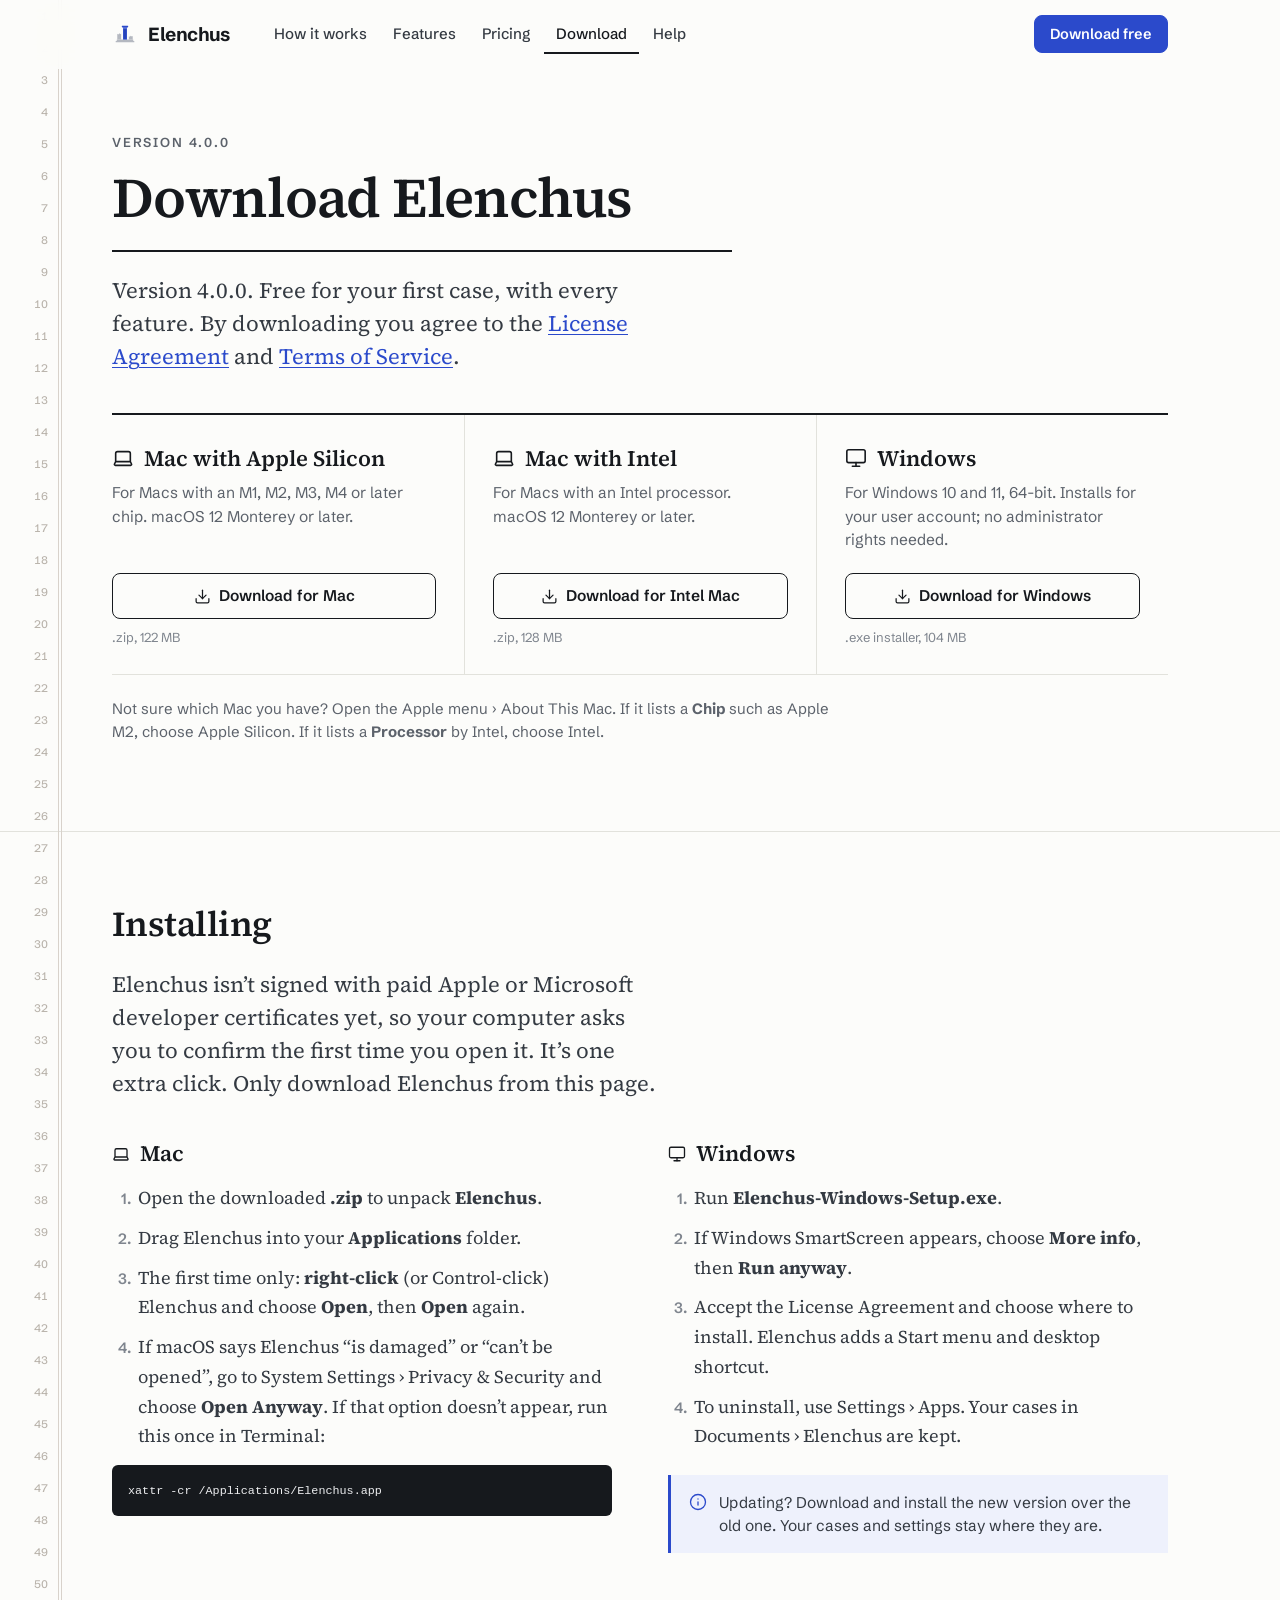
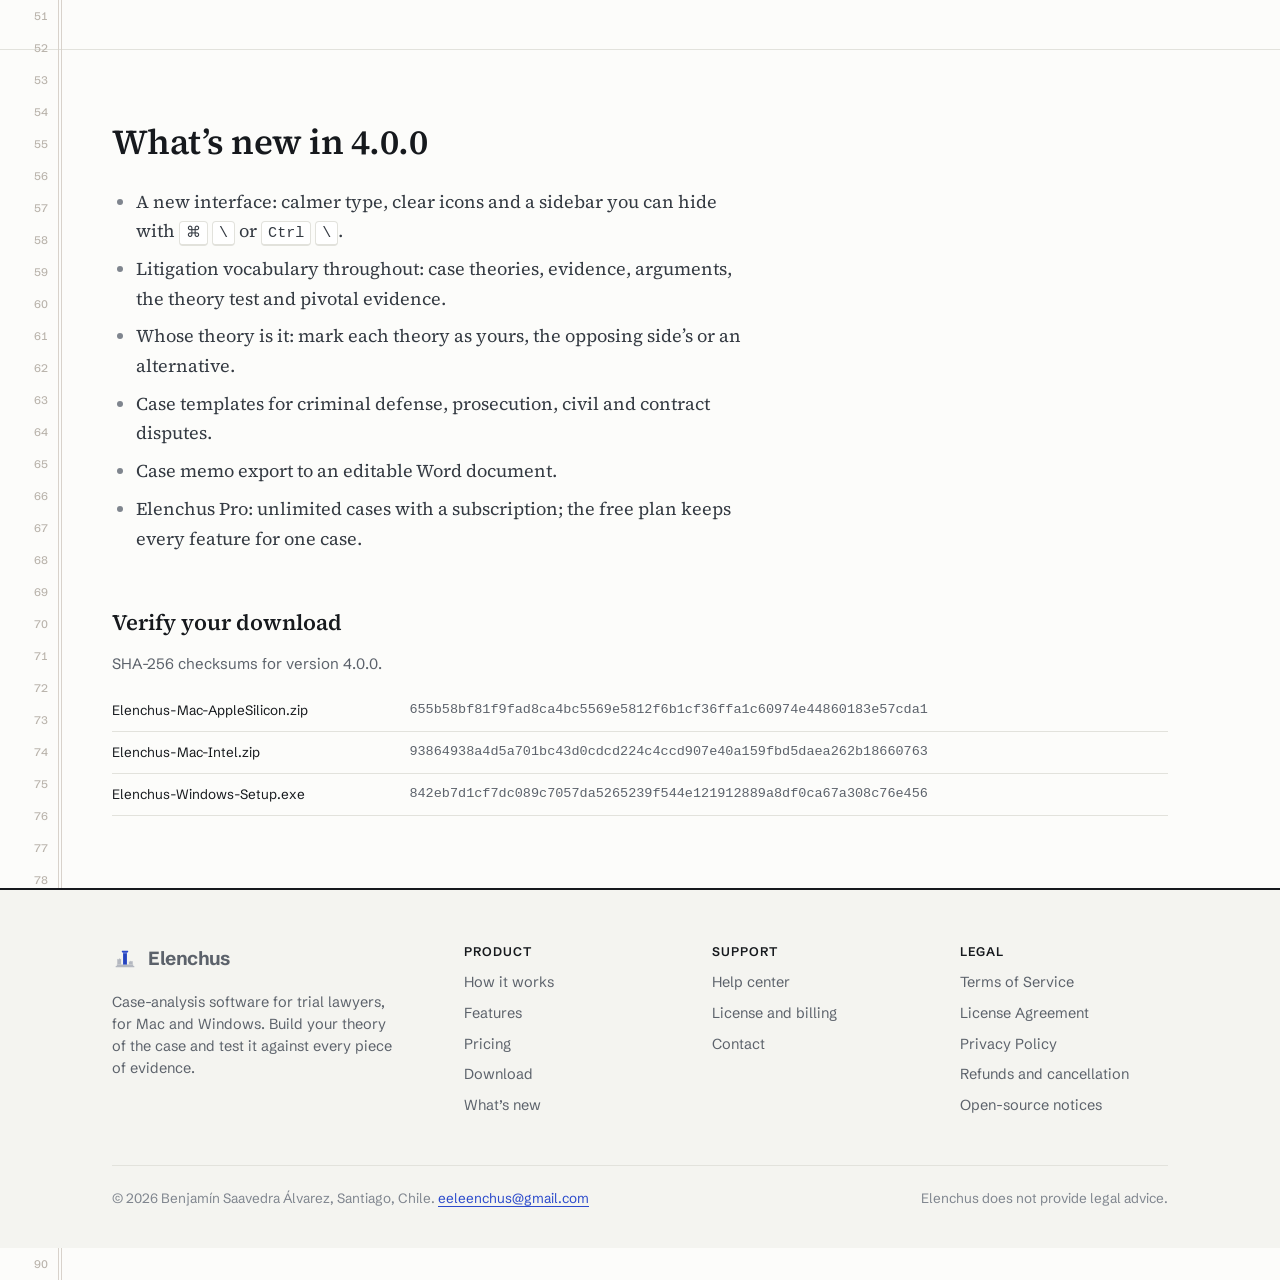
==== download.html @ 16964c85 "Add files via upload" ====
<!doctype html>
<html lang="en">
<head>
<meta charset="utf-8">
<meta name="viewport" content="width=device-width, initial-scale=1">
<title>Download Elenchus for Mac and Windows</title>
<meta name="description" content="Download Elenchus 4.0.0 for Mac (Apple Silicon or Intel) or Windows. Free for your first case.">
<link rel="canonical" href="https://eeleenchus.github.io/download.html">
<meta property="og:type" content="website">
<meta property="og:site_name" content="Elenchus">
<meta property="og:title" content="Download Elenchus for Mac and Windows">
<meta property="og:description" content="Download Elenchus 4.0.0 for Mac (Apple Silicon or Intel) or Windows. Free for your first case.">
<meta property="og:url" content="https://eeleenchus.github.io/download.html">
<meta property="og:image" content="https://eeleenchus.github.io/img/og.png">
<meta name="twitter:card" content="summary_large_image">
<meta name="theme-color" content="#FCFCFA">
<link rel="icon" type="image/png" sizes="32x32" href="img/favicon-32.png">
<link rel="apple-touch-icon" href="img/apple-touch-icon.png">
<link rel="preload" href="fonts/source-serif-4-latin-600-normal.woff2" as="font" type="font/woff2" crossorigin>
<link rel="preload" href="fonts/source-serif-4-latin-400-normal.woff2" as="font" type="font/woff2" crossorigin>
<link rel="stylesheet" href="assets/site.css?v=1793652446">
<script src="assets/site.js?v=1793652446" defer></script>
</head>
<body>
<div class="rail" aria-hidden="true"></div>
<a class="skip" href="#main">Skip to content</a>
<header class="top">
  <div class="wrap">
    <a class="logo" href="./" aria-label="Elenchus home"><img src="img/mark.svg" alt="" width="26" height="26">Elenchus</a>
    <nav class="nav" id="nav" aria-label="Main">
      <a href="./#method" >How it works</a>
      <a href="./#record" >Features</a>
      <a href="pricing.html" >Pricing</a>
      <a href="download.html" aria-current="page">Download</a>
      <a href="help.html" >Help</a>
    </nav>
    <div class="top-cta">
      <a class="btn btn-primary btn-sm" href="download.html">Download free</a>
    </div>
    <button class="menu-btn" aria-label="Menu" aria-expanded="false" aria-controls="nav"><svg class="i" aria-hidden="true" xmlns="http://www.w3.org/2000/svg" viewBox="0 0 24 24" fill="none" stroke="currentColor" stroke-width="2" stroke-linecap="round" stroke-linejoin="round" > <line x1="4" x2="20" y1="12" y2="12" /> <line x1="4" x2="20" y1="6" y2="6" /> <line x1="4" x2="20" y1="18" y2="18" /> </svg></button>
  </div>
</header>
<main id="main">
<div class="wrap"><header class="doc-head"><p class="court">Version 4.0.0</p><h1 class="doc-title">Download Elenchus</h1><p class="lede">Version 4.0.0. Free for your first case, with every feature. By downloading you agree to the <a href="eula.html">License Agreement</a> and <a href="terms.html">Terms of Service</a>.</p></header></div>
<section style="padding:0 0 72px">
  <div class="wrap">
    <div class="dl-grid">
      <div class="dl" data-os="mac-arm">
        <div class="os"><svg class="i" aria-hidden="true" xmlns="http://www.w3.org/2000/svg" viewBox="0 0 24 24" fill="none" stroke="currentColor" stroke-width="2" stroke-linecap="round" stroke-linejoin="round" > <path d="M20 16V7a2 2 0 0 0-2-2H6a2 2 0 0 0-2 2v9m16 0H4m16 0 1.28 2.55a1 1 0 0 1-.9 1.45H3.62a1 1 0 0 1-.9-1.45L4 16" /> </svg>Mac with Apple Silicon</div>
        <p>For Macs with an M1, M2, M3, M4 or later chip. macOS 12 Monterey or later.</p>
        <a class="btn" href="https://github.com/eeleenchus/eeleenchus.github.io/releases/latest/download/Elenchus-Mac-AppleSilicon.zip"><svg class="i" aria-hidden="true" xmlns="http://www.w3.org/2000/svg" viewBox="0 0 24 24" fill="none" stroke="currentColor" stroke-width="2" stroke-linecap="round" stroke-linejoin="round" > <path d="M21 15v4a2 2 0 0 1-2 2H5a2 2 0 0 1-2-2v-4" /> <polyline points="7 10 12 15 17 10" /> <line x1="12" x2="12" y1="15" y2="3" /> </svg>Download for Mac</a>
        <div class="meta">.zip, 122 MB</div>
      </div>
      <div class="dl" data-os="mac-intel">
        <div class="os"><svg class="i" aria-hidden="true" xmlns="http://www.w3.org/2000/svg" viewBox="0 0 24 24" fill="none" stroke="currentColor" stroke-width="2" stroke-linecap="round" stroke-linejoin="round" > <path d="M20 16V7a2 2 0 0 0-2-2H6a2 2 0 0 0-2 2v9m16 0H4m16 0 1.28 2.55a1 1 0 0 1-.9 1.45H3.62a1 1 0 0 1-.9-1.45L4 16" /> </svg>Mac with Intel</div>
        <p>For Macs with an Intel processor. macOS 12 Monterey or later.</p>
        <a class="btn" href="https://github.com/eeleenchus/eeleenchus.github.io/releases/latest/download/Elenchus-Mac-Intel.zip"><svg class="i" aria-hidden="true" xmlns="http://www.w3.org/2000/svg" viewBox="0 0 24 24" fill="none" stroke="currentColor" stroke-width="2" stroke-linecap="round" stroke-linejoin="round" > <path d="M21 15v4a2 2 0 0 1-2 2H5a2 2 0 0 1-2-2v-4" /> <polyline points="7 10 12 15 17 10" /> <line x1="12" x2="12" y1="15" y2="3" /> </svg>Download for Intel Mac</a>
        <div class="meta">.zip, 128 MB</div>
      </div>
      <div class="dl" data-os="win">
        <div class="os"><svg class="i" aria-hidden="true" xmlns="http://www.w3.org/2000/svg" viewBox="0 0 24 24" fill="none" stroke="currentColor" stroke-width="2" stroke-linecap="round" stroke-linejoin="round" > <rect width="20" height="14" x="2" y="3" rx="2" /> <line x1="8" x2="16" y1="21" y2="21" /> <line x1="12" x2="12" y1="17" y2="21" /> </svg>Windows</div>
        <p>For Windows 10 and 11, 64-bit. Installs for your user account; no administrator rights needed.</p>
        <a class="btn" href="https://github.com/eeleenchus/eeleenchus.github.io/releases/latest/download/Elenchus-Windows-Setup.exe"><svg class="i" aria-hidden="true" xmlns="http://www.w3.org/2000/svg" viewBox="0 0 24 24" fill="none" stroke="currentColor" stroke-width="2" stroke-linecap="round" stroke-linejoin="round" > <path d="M21 15v4a2 2 0 0 1-2 2H5a2 2 0 0 1-2-2v-4" /> <polyline points="7 10 12 15 17 10" /> <line x1="12" x2="12" y1="15" y2="3" /> </svg>Download for Windows</a>
        <div class="meta">.exe installer, 104 MB</div>
      </div>
    </div>
    <p class="small muted" style="margin-top:22px;max-width:46rem">Not sure which Mac you have? Open the Apple menu › About This Mac. If it lists a <b>Chip</b> such as Apple M2, choose Apple Silicon. If it lists a <b>Processor</b> by Intel, choose Intel.</p>
  </div>
</section>

<section class="section" id="install">
  <div class="wrap">
    <h2 class="section-title">Installing</h2>
      <p class="lede" style="margin:0 0 40px">Elenchus isn’t signed with paid Apple or Microsoft developer certificates yet, so your computer asks you to confirm the first time you open it. It’s one extra click. Only download Elenchus from this page.</p>
    <div class="install">
      <div>
        <h3 class="h3"><svg class="i" aria-hidden="true" xmlns="http://www.w3.org/2000/svg" viewBox="0 0 24 24" fill="none" stroke="currentColor" stroke-width="2" stroke-linecap="round" stroke-linejoin="round" > <path d="M20 16V7a2 2 0 0 0-2-2H6a2 2 0 0 0-2 2v9m16 0H4m16 0 1.28 2.55a1 1 0 0 1-.9 1.45H3.62a1 1 0 0 1-.9-1.45L4 16" /> </svg>Mac</h3>
        <ol>
          <li>Open the downloaded <b>.zip</b> to unpack <b>Elenchus</b>.</li>
          <li>Drag Elenchus into your <b>Applications</b> folder.</li>
          <li>The first time only: <b>right-click</b> (or Control-click) Elenchus and choose <b>Open</b>, then <b>Open</b> again.</li>
          <li>If macOS says Elenchus “is damaged” or “can’t be opened”, go to System Settings › Privacy &amp; Security and choose <b>Open Anyway</b>. If that option doesn’t appear, run this once in Terminal:</li>
        </ol>
        <pre><code>xattr -cr /Applications/Elenchus.app</code></pre>
      </div>
      <div>
        <h3 class="h3"><svg class="i" aria-hidden="true" xmlns="http://www.w3.org/2000/svg" viewBox="0 0 24 24" fill="none" stroke="currentColor" stroke-width="2" stroke-linecap="round" stroke-linejoin="round" > <rect width="20" height="14" x="2" y="3" rx="2" /> <line x1="8" x2="16" y1="21" y2="21" /> <line x1="12" x2="12" y1="17" y2="21" /> </svg>Windows</h3>
        <ol>
          <li>Run <b>Elenchus-Windows-Setup.exe</b>.</li>
          <li>If Windows SmartScreen appears, choose <b>More info</b>, then <b>Run anyway</b>.</li>
          <li>Accept the License Agreement and choose where to install. Elenchus adds a Start menu and desktop shortcut.</li>
          <li>To uninstall, use Settings › Apps. Your cases in Documents › Elenchus are kept.</li>
        </ol>
        <div class="note"><svg class="i" aria-hidden="true" xmlns="http://www.w3.org/2000/svg" viewBox="0 0 24 24" fill="none" stroke="currentColor" stroke-width="2" stroke-linecap="round" stroke-linejoin="round" > <circle cx="12" cy="12" r="10" /> <path d="M12 16v-4" /> <path d="M12 8h.01" /> </svg><span>Updating? Download and install the new version over the old one. Your cases and settings stay where they are.</span></div>
      </div>
    </div>
  </div>
</section>

<section class="section" id="whats-new">
  <div class="wrap">
    <h2 class="section-title">What’s new in 4.0.0</h2>
    <div class="prose">
      <ul>
        <li>A new interface: calmer type, clear icons and a sidebar you can hide with <kbd>⌘</kbd> <kbd>\</kbd> or <kbd>Ctrl</kbd> <kbd>\</kbd>.</li>
        <li>Litigation vocabulary throughout: case theories, evidence, arguments, the theory test and pivotal evidence.</li>
        <li>Whose theory is it: mark each theory as yours, the opposing side’s or an alternative.</li>
        <li>Case templates for criminal defense, prosecution, civil and contract disputes.</li>
        <li>Case memo export to an editable Word document.</li>
        <li>Elenchus Pro: unlimited cases with a subscription; the free plan keeps every feature for one case.</li>
      </ul>
    </div>
    <h3 class="h3" style="margin:56px 0 8px">Verify your download</h3>
    <p class="small muted">SHA-256 checksums for version 4.0.0.</p>
    <table class="sums">
      <tr><td>Elenchus-Mac-AppleSilicon.zip</td><td>655b58bf81f9fad8ca4bc5569e5812f6b1cf36ffa1c60974e44860183e57cda1</td></tr>
      <tr><td>Elenchus-Mac-Intel.zip</td><td>93864938a4d5a701bc43d0cdcd224c4ccd907e40a159fbd5daea262b18660763</td></tr>
      <tr><td>Elenchus-Windows-Setup.exe</td><td>842eb7d1cf7dc089c7057da5265239f544e121912889a8df0ca67a308c76e456</td></tr>
    </table>
  </div>
</section>

</main>
<footer>
  <div class="wrap">
    <div class="foot">
      <div class="foot-about">
        <a class="logo" href="./"><img src="img/mark.svg" alt="" width="28" height="28">Elenchus</a>
        <p>Case-analysis software for trial lawyers, for Mac and Windows. Build your theory of the case and test it against every piece of evidence.</p>
      </div>
      <div><h4>Product</h4><ul><li><a href="./#method">How it works</a></li><li><a href="./#record">Features</a></li><li><a href="pricing.html">Pricing</a></li><li><a href="download.html">Download</a></li><li><a href="download.html#whats-new">What’s new</a></li></ul></div>
      <div><h4>Support</h4><ul><li><a href="help.html">Help center</a></li><li><a href="help.html#licensing">License and billing</a></li><li><a href="contact.html">Contact</a></li></ul></div>
      <div><h4>Legal</h4><ul><li><a href="terms.html">Terms of Service</a></li><li><a href="eula.html">License Agreement</a></li><li><a href="privacy.html">Privacy Policy</a></li><li><a href="refunds.html">Refunds and cancellation</a></li><li><a href="third-party.html">Open-source notices</a></li></ul></div>
    </div>
    <div class="foot-base">
      <span>© 2026 Benjamín Saavedra Álvarez, Santiago, Chile. <a href="mailto:eeleenchus@gmail.com">eeleenchus@gmail.com</a></span>
      <span>Elenchus does not provide legal advice.</span>
    </div>
  </div>
</footer>
</body>
</html>
---- assets/site.css ----
/* ═══════════════════════════════════════════════════════════════
   Elenchus website: "the brief".
   Design read: marketing site for trial lawyers. Precise, candid, a little dry.
   The vernacular is the court filing: a case caption, Roman-numbered parts, numbered
   paragraphs, exhibits with stickers, footnotes, a signature block, and pleading paper's
   numbered left margin. Source Serif 4 carries the argument; Schibsted Grotesk carries the
   interface (navigation, buttons, labels). One action colour (docket blue); exhibit yellow
   only on exhibit labels; red only where the record contradicts.
   ═══════════════════════════════════════════════════════════════ */
@font-face { font-family: 'Source Serif 4'; font-weight: 400; font-display: swap; src: url(../fonts/source-serif-4-latin-400-normal.woff2) format('woff2'); }
@font-face { font-family: 'Source Serif 4'; font-weight: 400; font-style: italic; font-display: swap; src: url(../fonts/source-serif-4-latin-400-italic.woff2) format('woff2'); }
@font-face { font-family: 'Source Serif 4'; font-weight: 600; font-display: swap; src: url(../fonts/source-serif-4-latin-600-normal.woff2) format('woff2'); }
@font-face { font-family: 'Source Serif 4'; font-weight: 700; font-display: swap; src: url(../fonts/source-serif-4-latin-700-normal.woff2) format('woff2'); }
@font-face { font-family: 'Schibsted Grotesk'; font-weight: 400; font-display: swap; src: url(../fonts/schibsted-grotesk-latin-400-normal.woff2) format('woff2'); }
@font-face { font-family: 'Schibsted Grotesk'; font-weight: 500; font-display: swap; src: url(../fonts/schibsted-grotesk-latin-500-normal.woff2) format('woff2'); }
@font-face { font-family: 'Schibsted Grotesk'; font-weight: 600; font-display: swap; src: url(../fonts/schibsted-grotesk-latin-600-normal.woff2) format('woff2'); }
@font-face { font-family: 'Schibsted Grotesk'; font-weight: 700; font-display: swap; src: url(../fonts/schibsted-grotesk-latin-700-normal.woff2) format('woff2'); }

:root {
  --paper: #FCFCFA; --paper-2: #F4F4F0; --paper-3: #ECECE6; --white: #FFFFFF;
  --ink: #16191D; --ink-2: #343A42; --muted: #5C626B; --faint: #7F858E;
  --rule: #E2E2DC; --rule-2: #EDEDE8; --margin: #D8D2CB;
  --brand: #2B4ACB; --brand-2: #2240B4; --brand-soft: #EEF1FC;
  --support: #2B7651; --support-bg: #E4F2EA; --contra: #B03A2E; --contra-bg: #FAE7E4;
  --exhibit: #F7DA55; --exhibit-ink: #332900; --exhibit-line: #DDBC33;
  --serif: 'Source Serif 4', 'Iowan Old Style', 'Charter', Georgia, serif;
  --sans: 'Schibsted Grotesk', -apple-system, BlinkMacSystemFont, 'Segoe UI', Roboto, Arial, sans-serif;
  --mono: ui-monospace, 'SF Mono', Menlo, Consolas, monospace;
  /* type scale, ratio 1.25 on an 18px serif base */
  --t-sm: 14px; --t-base: 18px; --t-md: 22px; --t-lg: 28px; --t-xl: 35px; --t-2xl: 44px; --t-3xl: clamp(38px, 4.7vw, 60px);
  --line: 32px;           /* the pleading-paper line */
  --w: 1120px; --measure: 40rem;
  --r: 8px;
  --shadow: 0 1px 1px rgba(22,25,29,.04), 0 8px 24px -6px rgba(22,25,29,.10), 0 28px 60px -20px rgba(22,25,29,.16);
  color-scheme: light;
}
*, *::before, *::after { box-sizing: border-box; }
html { -webkit-text-size-adjust: 100%; scroll-behavior: smooth; scroll-padding-top: 84px; }
body { margin: 0; background: var(--paper); color: var(--ink); font: 400 var(--t-base)/1.65 var(--serif); -webkit-font-smoothing: antialiased; text-rendering: optimizeLegibility; font-feature-settings: 'kern', 'liga', 'onum'; position: relative; }
img { max-width: 100%; height: auto; display: block; }
a { color: var(--brand); text-decoration-thickness: 1px; text-underline-offset: 3px; }
a:hover { color: var(--brand-2); }
:focus-visible { outline: 2px solid var(--brand); outline-offset: 3px; border-radius: 3px; }
@media (prefers-reduced-motion: reduce) { html { scroll-behavior: auto; } *, *::before, *::after { animation: none !important; transition: none !important; } }
.sr { position: absolute; width: 1px; height: 1px; overflow: hidden; clip: rect(0 0 0 0); white-space: nowrap; }
.skip { position: absolute; left: 12px; top: -60px; background: var(--ink); color: #fff; padding: 10px 14px; border-radius: 6px; z-index: 100; font-family: var(--sans); }
.skip:focus { top: 12px; color: #fff; }
svg.i { width: 18px; height: 18px; flex-shrink: 0; stroke-width: 1.75; }
.sans { font-family: var(--sans); }

/* ── pleading paper: numbered lines and the double rule ── */
.rail { position: absolute; left: 0; top: 0; width: 72px; pointer-events: none; z-index: 0; display: none; }
.rail::after { content: ''; position: absolute; top: 0; bottom: 0; right: 10px; width: 4px; border-left: 1px solid var(--margin); border-right: 1px solid var(--margin); }
.rail i { display: block; height: var(--line); text-align: right; padding-right: 24px; font: 500 11px/var(--line) var(--sans); color: #B9B3AB; font-style: normal; font-variant-numeric: tabular-nums; }
@media (min-width: 1260px) { .rail { display: block; } }

.wrap { max-width: var(--w); margin: 0 auto; padding: 0 32px; position: relative; z-index: 1; }

/* ── header ── */
.top { position: sticky; top: 0; z-index: 50; background: color-mix(in srgb, var(--paper) 88%, transparent); backdrop-filter: saturate(1.3) blur(12px); border-bottom: 1px solid transparent; transition: border-color .2s; }
.top.scrolled { border-bottom-color: var(--rule); }
.top .wrap { display: flex; align-items: center; gap: 32px; height: 68px; }
.logo { display: inline-flex; align-items: center; gap: 10px; color: var(--ink); text-decoration: none; font: 700 19px/1 var(--sans); letter-spacing: -.02em; }
.logo img { width: 26px; height: 26px; }
.nav { display: flex; gap: 2px; font-family: var(--sans); }
.nav a { color: var(--ink-2); text-decoration: none; font-size: 15px; font-weight: 500; padding: 8px 12px; border-radius: 6px; }
.nav a:hover { background: var(--paper-2); color: var(--ink); }
.nav a[aria-current="page"] { color: var(--ink); box-shadow: inset 0 -2px 0 var(--ink); border-radius: 0; }
.top-cta { margin-left: auto; }
.menu-btn { display: none; margin-left: auto; border: 0; background: transparent; padding: 8px; border-radius: 6px; color: var(--ink); cursor: pointer; }
.menu-btn .i { width: 22px; height: 22px; }

/* ── buttons ── */
.btn { display: inline-flex; align-items: center; justify-content: center; gap: 8px; height: 46px; padding: 0 20px; border-radius: var(--r); border: 1px solid var(--ink); background: transparent; color: var(--ink); font: 600 15.5px/1 var(--sans); text-decoration: none; cursor: pointer; transition: background .15s, color .15s, border-color .15s; white-space: nowrap; }
.btn:hover { background: var(--ink); color: var(--paper); }
.btn-primary { background: var(--brand); border-color: var(--brand); color: #fff; }
.btn-primary:hover { background: var(--brand-2); border-color: var(--brand-2); color: #fff; }
.btn-sm { height: 38px; padding: 0 15px; font-size: 14.5px; }
.btn .i { width: 17px; height: 17px; }
.link-arrowless { font-family: var(--sans); font-weight: 600; font-size: 15.5px; color: var(--ink); }

/* ── the case caption (hero) ── */
.filing { padding: 56px 0 0; }
.court { font: 600 13px/1.4 var(--sans); letter-spacing: .14em; text-transform: uppercase; color: var(--muted); text-align: center; margin: 0 0 28px; }
.caption { display: grid; grid-template-columns: minmax(0, 1fr) 28px minmax(0, 1fr); border-top: 2px solid var(--ink); border-bottom: 1px solid var(--ink); padding: 26px 0 24px; font-family: var(--serif); }
.parties { display: grid; align-content: center; gap: 4px; padding-right: 12px; }
.party { font-size: 19px; letter-spacing: .06em; text-transform: uppercase; font-weight: 600; line-height: 1.35; }
.role { font-style: italic; color: var(--muted); padding-left: 3.5em; font-size: 17px; }
.versus { padding-left: 1.6em; font-style: italic; color: var(--muted); margin: 6px 0; }
.paren { display: grid; align-content: center; justify-items: center; color: var(--ink-2); font-size: 19px; line-height: 1.32; user-select: none; }
.matter { display: grid; align-content: center; gap: 10px; padding-left: 28px; }
.matter .no { font: 500 14px/1 var(--sans); color: var(--muted); letter-spacing: .02em; }
.matter .title { font-size: 19px; font-weight: 600; letter-spacing: .06em; text-transform: uppercase; line-height: 1.35; }
.matter .judge { font-style: italic; color: var(--muted); font-size: 17px; }

.hero { display: grid; grid-template-columns: minmax(0, 1fr) minmax(0, 1.08fr); gap: 64px; align-items: start; padding: 64px 0 104px; }
.h1 { font: 600 var(--t-3xl)/1.02 var(--serif); letter-spacing: -.025em; margin: 0; text-wrap: balance; font-feature-settings: 'kern', 'liga', 'lnum'; }
.lede { font-size: var(--t-md); line-height: 1.5; color: var(--ink-2); margin: 26px 0 0; max-width: 34rem; text-wrap: pretty; }
.cta-row { display: flex; flex-wrap: wrap; gap: 12px; align-items: center; margin-top: 34px; }
.facts-line { display: flex; flex-wrap: wrap; gap: 6px 22px; margin-top: 22px; font: 500 14.5px/1.4 var(--sans); color: var(--muted); }
.facts-line span { display: inline-flex; align-items: center; gap: 7px; }
.facts-line .i { width: 16px; height: 16px; }

/* ── exhibits ── */
.exhibit { position: relative; margin: 0; }
.sticker { position: absolute; z-index: 2; top: -14px; left: 18px; display: inline-flex; align-items: baseline; gap: 6px; background: var(--exhibit); color: var(--exhibit-ink); box-shadow: inset 0 0 0 1px var(--exhibit-line), 0 1px 2px rgba(51,41,0,.18); padding: 6px 10px 5px; border-radius: 4px; font: 600 11.5px/1 var(--sans); letter-spacing: .08em; text-transform: uppercase; }
.sticker b { font-size: 15px; letter-spacing: 0; }
.exhibit .plate { border: 1px solid var(--rule); border-radius: 10px; overflow: hidden; background: var(--white); box-shadow: var(--shadow); }
.exhibit figcaption { margin-top: 14px; font-size: 15.5px; line-height: 1.5; color: var(--muted); max-width: 44rem; }
.exhibit figcaption b { color: var(--ink); font-weight: 600; }

/* the live theory test, Exhibit 1 */
.demo { font: 400 14px/1.35 var(--sans); background: var(--white); }
.demo table { width: 100%; border-collapse: collapse; table-layout: fixed; }
.demo th, .demo td { border-bottom: 1px solid var(--rule-2); padding: 0; }
.demo thead th { text-align: left; vertical-align: bottom; padding: 26px 10px 10px; font-weight: 600; font-size: 13px; line-height: 1.25; color: var(--ink); }
.demo thead th:first-child { padding-left: 18px; color: var(--muted); font-weight: 500; }
.demo th:first-child, .demo td:first-child { width: 41%; }
.demo .side { display: inline-block; font-size: 11px; font-weight: 600; padding: 2px 6px; border-radius: 4px; margin-bottom: 6px; }
.side-ours { background: var(--brand-soft); color: var(--brand); } .side-opp { background: var(--contra-bg); color: var(--contra); } .side-alt { background: var(--paper-3); color: var(--muted); }
.demo .lead { background: color-mix(in srgb, var(--brand-soft) 65%, #fff); }
.demo thead th.lead { box-shadow: inset 0 3px 0 var(--brand); }
.demo .item { display: flex; align-items: center; gap: 9px; padding: 9px 6px 9px 18px; font-size: 13px; line-height: 1.3; font-weight: 400; text-align: left; color: var(--ink-2); }
.ex { display: inline-grid; place-items: center; min-width: 28px; height: 19px; padding: 0 5px; border-radius: 3px; background: var(--exhibit); color: var(--exhibit-ink); box-shadow: inset 0 0 0 1px var(--exhibit-line); font: 700 11px/1 var(--sans); flex-shrink: 0; }
.mark { width: 100%; height: 46px; display: grid; place-items: center; border: 0; background: transparent; cursor: pointer; padding: 0; }
.mark span { display: inline-grid; place-items: center; min-width: 36px; height: 24px; padding: 0 7px; border-radius: 5px; font: 700 13px/1 var(--sans); letter-spacing: .04em; color: var(--faint); }
.mark:hover span { box-shadow: inset 0 0 0 1.5px var(--rule); }
.mark.bump span { animation: bump .26s ease-out; }
@keyframes bump { 45% { transform: scale(1.16); } }
.mark[data-v="2"] span { background: var(--support); color: #fff; }
.mark[data-v="1"] span { background: var(--support-bg); color: var(--support); }
.mark[data-v="-1"] span { background: var(--contra-bg); color: var(--contra); }
.mark[data-v="-2"] span { background: var(--contra); color: #fff; }
.demo tfoot td { border-bottom: 0; padding: 12px 10px 14px; vertical-align: top; }
.demo tfoot td:first-child { padding-left: 18px; font-size: 12.5px; color: var(--muted); font-weight: 600; }
.demo tfoot small { display: block; font-weight: 400; }
.score { font: 600 28px/1 var(--serif); letter-spacing: -.02em; font-feature-settings: 'lnum'; }
.meter { margin-top: 8px; height: 4px; border-radius: 2px; background: var(--rule-2); overflow: hidden; }
.meter i { display: block; height: 100%; width: 0; background: var(--contra); transition: width .35s cubic-bezier(.2,.8,.2,1); }
.lead .meter i { background: var(--brand); }
.verdict { display: flex; gap: 10px; align-items: flex-start; padding: 13px 18px; border-top: 1px solid var(--rule); background: var(--paper); font: 400 15.5px/1.45 var(--serif); color: var(--ink-2); min-height: 52px; }
.verdict .i { color: var(--brand); margin-top: 3px; }
.verdict b { color: var(--ink); font-weight: 600; }
.demo-note { margin: 14px 0 0; font: 500 13.5px/1.4 var(--sans); color: var(--faint); display: flex; gap: 7px; align-items: center; }
.demo-note .i { width: 15px; height: 15px; }

/* ── parts of the brief ── */
.part { padding: 96px 0; border-top: 1px solid var(--rule); }
.part-head { display: grid; grid-template-columns: 88px minmax(0, 1fr); gap: 0 24px; margin-bottom: 48px; }
.numeral { font: 600 var(--t-xl)/1.1 var(--serif); color: var(--faint); font-feature-settings: 'lnum'; }
.h2 { font: 600 var(--t-2xl)/1.1 var(--serif); letter-spacing: -.02em; margin: 0; text-wrap: balance; max-width: 22ch; }
.part-head p { grid-column: 2; margin: 18px 0 0; color: var(--ink-2); font-size: var(--t-md); line-height: 1.5; max-width: var(--measure); }
.body { margin-left: 112px; max-width: var(--measure); }
.body p { margin: 0 0 18px; color: var(--ink-2); }
.paras { list-style: none; margin: 0; padding: 0; counter-reset: p; }
.paras li { counter-increment: p; position: relative; padding: 0 0 26px 0; margin: 0; color: var(--ink-2); }
.paras li::before { content: counter(p) '.'; position: absolute; left: -48px; top: 1px; font: 600 15px/1.65 var(--sans); color: var(--faint); font-variant-numeric: tabular-nums; }
.paras b { color: var(--ink); font-weight: 600; }
.h3 { font: 600 var(--t-md)/1.25 var(--serif); margin: 0 0 8px; color: var(--ink); }
.fn { font: 600 11px/0 var(--sans); vertical-align: super; margin-left: 1px; }
.fn a { text-decoration: none; }
.footnotes { margin: 40px 0 0 112px; padding-top: 18px; border-top: 1px solid var(--rule); max-width: var(--measure); font: 400 14px/1.55 var(--sans); color: var(--muted); }
.footnotes ol { margin: 0; padding-left: 18px; }
.footnotes li { margin-bottom: 6px; }

/* exhibits section */
.ex-main { margin-top: 8px; }
.ex-pair { display: grid; grid-template-columns: minmax(0, 1.25fr) minmax(0, 1fr); gap: 40px; margin-top: 88px; align-items: start; }
.ex-pair .exhibit:last-child { margin-top: 120px; }
.minor { display: grid; grid-template-columns: repeat(3, minmax(0, 1fr)); gap: 0; margin: 96px 0 0 112px; border-top: 1px solid var(--ink); }
.minor div { padding: 22px 24px 4px 24px; border-left: 1px solid var(--rule); }
.minor div:nth-child(3n+1) { padding-left: 0; border-left: 0; }
.minor div:nth-child(n+4) { border-top: 1px solid var(--rule-2); }
.minor .i { color: var(--ink-2); width: 20px; height: 20px; }
.minor h3 { font: 600 17px/1.3 var(--sans); margin: 12px 0 6px; letter-spacing: -.01em; }
.minor p { margin: 0 0 18px; font: 400 15px/1.5 var(--sans); color: var(--muted); }

/* the declaration (confidentiality) */
.declaration { margin-left: 112px; max-width: 46rem; background: var(--white); border: 1px solid var(--rule); border-radius: 4px; padding: 44px 52px 40px; box-shadow: var(--shadow); position: relative; }
.declaration .dtitle { text-align: center; font: 600 15px/1.4 var(--sans); letter-spacing: .14em; text-transform: uppercase; margin: 0 0 26px; }
.declaration .intro { margin: 0 0 18px; }
.declaration ol { margin: 0; padding-left: 26px; }
.declaration li { margin-bottom: 14px; color: var(--ink-2); }
.declaration li::marker { font: 600 15px var(--sans); color: var(--faint); }
.sig { margin-top: 30px; display: grid; grid-template-columns: auto 1fr; gap: 4px 18px; align-items: end; font-size: 16px; }
.sig .s { font-style: italic; border-bottom: 1px solid var(--ink); padding: 0 24px 2px 4px; font-size: 20px; }
.sig .who { grid-column: 1; color: var(--muted); font-size: 14.5px; font-family: var(--sans); }

/* fee schedule */
.fees { margin-left: 112px; }
.fee-table { width: 100%; border-collapse: collapse; font-size: 17px; }
.fee-table th, .fee-table td { text-align: left; padding: 22px 16px 22px 0; vertical-align: top; }
.fee-table tbody tr { border-bottom: 1px solid var(--rule); }
.fee-table thead th { font: 600 13px/1 var(--sans); letter-spacing: .08em; text-transform: uppercase; color: var(--muted); padding: 0 16px 12px 0; border-bottom: 2px solid var(--ink); }
.fee-table .plan { font-weight: 600; font-size: var(--t-md); white-space: nowrap; }
.fee-table .amt { font: 600 var(--t-lg)/1 var(--serif); font-feature-settings: 'lnum'; white-space: nowrap; }
.fee-table .amt small { display: block; margin-top: 8px; font: 400 14px/1.3 var(--sans); color: var(--muted); }
.fee-table td.inc { color: var(--ink-2); font-size: 16.5px; }
.fee-table td.act { text-align: right; padding-right: 0; white-space: nowrap; }
.fee-table tr.rec td { background: linear-gradient(90deg, var(--brand-soft), transparent 75%); }
.fee-table tr.rec td:first-child { box-shadow: inset 3px 0 0 var(--brand); padding-left: 16px; }
.fee-note { margin: 18px 0 0; font: 400 14px/1.55 var(--sans); color: var(--muted); max-width: 48rem; }
.tagline { display: block; width: max-content; margin-top: 8px; font: 600 11.5px/1 var(--sans); color: var(--brand); background: var(--brand-soft); padding: 4px 7px; border-radius: 4px; vertical-align: 3px; letter-spacing: .02em; }

/* questions presented */
.qp { margin-left: 112px; max-width: 46rem; border-top: 1px solid var(--rule); counter-reset: q; }
.qp details { border-bottom: 1px solid var(--rule); counter-increment: q; }
.qp summary { list-style: none; cursor: pointer; padding: 22px 44px 22px 0; font: 600 19px/1.4 var(--serif); position: relative; }
.qp summary::-webkit-details-marker { display: none; }
.qp summary::before { content: counter(q) '.'; position: absolute; left: -48px; font: 600 15px/1.9 var(--sans); color: var(--faint); }
.qp summary::after { content: '+'; position: absolute; right: 4px; top: 18px; font: 400 26px/1 var(--sans); color: var(--muted); transition: transform .2s; }
.qp details[open] summary::after { transform: rotate(45deg); }
.qp .a { padding: 0 0 24px; color: var(--ink-2); }
.qp .a p { margin: 0 0 12px; } .qp .a p:last-child { margin: 0; }

/* conclusion + signature */
.conclusion { padding: 104px 0 112px; border-top: 1px solid var(--rule); }
.conclusion .body { max-width: 44rem; }
.wherefore { font: 400 var(--t-lg)/1.4 var(--serif); color: var(--ink); margin: 0; text-wrap: pretty; }
.wherefore em { font-style: normal; font-weight: 600; letter-spacing: .06em; text-transform: uppercase; font-size: .78em; }
.signoff { margin: 48px 0 0 auto; width: max-content; max-width: 100%; font-size: 16.5px; line-height: 1.55; }
.signoff .s { display: block; font-style: italic; font-size: 22px; border-bottom: 1px solid var(--ink); padding: 0 40px 2px 2px; margin: 10px 0 8px; }
.signoff span { display: block; color: var(--muted); font-family: var(--sans); font-size: 14.5px; }

/* ── inner pages: a filing header ── */
.doc-head { padding: 64px 0 40px; }
.doc-head .court { text-align: left; margin-bottom: 18px; }
.doc-title { font: 600 clamp(36px, 4.6vw, 56px)/1.05 var(--serif); letter-spacing: -.022em; margin: 0; padding-bottom: 22px; border-bottom: 2px solid var(--ink); max-width: 20ch; }
.doc-head .lede { margin-top: 22px; }

/* pricing page */
.billing { display: inline-flex; gap: 2px; padding: 4px; border-radius: 9px; background: var(--paper-3); font-family: var(--sans); margin-bottom: 36px; }
.billing button { border: 0; background: transparent; padding: 9px 16px; border-radius: 6px; font: 600 14.5px/1 var(--sans); color: var(--muted); cursor: pointer; }
.billing button[aria-pressed="true"] { background: var(--white); color: var(--ink); box-shadow: 0 1px 2px rgba(22,25,29,.12); }
.billing em { font-style: normal; color: var(--support); margin-left: 4px; }
.plans { display: grid; grid-template-columns: repeat(2, minmax(0, 1fr)); gap: 0; border-top: 2px solid var(--ink); border-bottom: 1px solid var(--rule); }
.plan { padding: 34px 40px 36px 0; display: flex; flex-direction: column; }
.plan + .plan { padding-left: 40px; border-left: 1px solid var(--rule); }
.plan-name { font: 600 var(--t-md)/1.2 var(--serif); display: flex; align-items: center; gap: 8px; }
.price { margin: 18px 0 6px; display: flex; align-items: baseline; gap: 8px; }
.price b { font: 600 56px/1 var(--serif); letter-spacing: -.03em; font-feature-settings: 'lnum'; }
.price span { color: var(--muted); font: 400 16px var(--sans); }
.price-note { color: var(--muted); font: 400 15px/1.45 var(--sans); min-height: 22px; }
.ticks { list-style: none; padding: 0; margin: 24px 0 30px; display: grid; gap: 10px; flex: 1; }
.ticks li { display: flex; gap: 10px; align-items: flex-start; color: var(--ink-2); font-size: 17px; }
.ticks .i { color: var(--support); margin-top: 5px; width: 16px; height: 16px; }
.plan .btn { width: 100%; }
.plan-fine { margin: 12px 0 0; font: 400 13.5px/1.45 var(--sans); color: var(--faint); }
.compare { width: 100%; margin: 72px 0 0; border-collapse: collapse; font-size: 16.5px; }
.compare th, .compare td { padding: 14px 12px 14px 0; border-bottom: 1px solid var(--rule); text-align: left; }
.compare thead th { font: 600 13px/1 var(--sans); letter-spacing: .08em; text-transform: uppercase; color: var(--muted); border-bottom: 2px solid var(--ink); }
.compare td:not(:first-child), .compare th:not(:first-child) { text-align: center; width: 20%; }
.compare .i { color: var(--support); display: inline-block; vertical-align: -3px; width: 17px; height: 17px; }
.compare .no { color: var(--faint); font-family: var(--sans); font-size: 14.5px; }

/* FAQ on inner pages uses the questions-presented style */
.faq { max-width: 46rem; border-top: 1px solid var(--rule); counter-reset: q; }
.faq details { border-bottom: 1px solid var(--rule); counter-increment: q; }
.faq summary { list-style: none; cursor: pointer; padding: 20px 44px 20px 0; font: 600 18.5px/1.4 var(--serif); position: relative; }
.faq summary::-webkit-details-marker { display: none; }
.faq summary::after { content: '+'; position: absolute; right: 4px; top: 16px; font: 400 26px/1 var(--sans); color: var(--muted); transition: transform .2s; }
.faq details[open] summary::after { transform: rotate(45deg); }
.faq .a { padding: 0 0 22px; color: var(--ink-2); }
.faq .a p { margin: 0 0 10px; } .faq .a p:last-child { margin: 0; }

/* download page */
.dl-grid { display: grid; grid-template-columns: repeat(3, minmax(0, 1fr)); gap: 0; border-top: 2px solid var(--ink); border-bottom: 1px solid var(--rule); }
.dl { padding: 30px 28px 30px 0; display: flex; flex-direction: column; position: relative; }
.dl + .dl { padding-left: 28px; border-left: 1px solid var(--rule); }
.dl.rec::before { content: ''; position: absolute; left: 0; right: 0; top: -2px; height: 4px; background: var(--brand); }
.dl + .dl.rec::before { left: 0; }
.dl .rec-tag { font: 600 12px/1 var(--sans); color: var(--brand); margin-bottom: 12px; }
.dl .os { display: flex; align-items: center; gap: 10px; font: 600 var(--t-md)/1.2 var(--serif); }
.dl .os .i { width: 22px; height: 22px; }
.dl p { margin: 10px 0 22px; color: var(--muted); font: 400 15.5px/1.5 var(--sans); flex: 1; }
.dl .meta { font: 400 13px/1 var(--sans); color: var(--faint); margin-top: 12px; }
.install { display: grid; grid-template-columns: repeat(2, minmax(0, 1fr)); gap: 56px; }
.install h3 { display: flex; align-items: center; gap: 10px; }
.install ol { margin: 16px 0 0; padding-left: 22px; color: var(--ink-2); }
.install li { margin-bottom: 10px; padding-left: 4px; }
.install li::marker { font: 600 15px var(--sans); color: var(--faint); }
code, kbd { font: 500 .84em/1.4 var(--mono); background: var(--paper-3); border-radius: 4px; padding: 2px 6px; }
kbd { border: 1px solid var(--rule); border-bottom-width: 2px; background: var(--white); }
pre { background: var(--ink); color: #ECEDEF; border-radius: 6px; padding: 14px 16px; overflow-x: auto; font-size: 14px; }
pre code { background: none; padding: 0; color: inherit; }
.note { display: flex; gap: 12px; padding: 16px 18px; border-left: 3px solid var(--brand); background: var(--brand-soft); color: var(--ink-2); font: 400 15.5px/1.5 var(--sans); margin: 24px 0; }
.note .i { color: var(--brand); margin-top: 2px; }
.sums { width: 100%; border-collapse: collapse; font: 400 13.5px/1.4 var(--sans); }
.sums td { padding: 11px 12px 11px 0; border-bottom: 1px solid var(--rule); vertical-align: top; }
.sums td:last-child { font-family: var(--mono); word-break: break-all; color: var(--muted); }
.small { font: 400 15px/1.55 var(--sans); }
.muted { color: var(--muted); }
.section { padding: 72px 0; border-top: 1px solid var(--rule); }
.section-title { font: 600 var(--t-xl)/1.15 var(--serif); letter-spacing: -.015em; margin: 0 0 24px; }

/* help + legal documents */
.doc-layout { display: grid; grid-template-columns: 210px minmax(0, 1fr); gap: 72px; padding: 8px 0 112px; }
.toc { position: sticky; top: 96px; align-self: start; font: 400 14.5px/1.4 var(--sans); }
.toc b { display: block; font-size: 12.5px; letter-spacing: .08em; text-transform: uppercase; color: var(--faint); font-weight: 600; margin-bottom: 12px; }
.toc a { display: block; color: var(--muted); text-decoration: none; padding: 6px 0 6px 12px; border-left: 1px solid var(--rule); }
.toc a:hover, .toc a.on { color: var(--ink); border-left-color: var(--ink); }
.prose { max-width: var(--measure); }
.prose h1 { font: 600 clamp(34px, 4.4vw, 50px)/1.06 var(--serif); letter-spacing: -.022em; margin: 0 0 12px; }
.prose h2 { font: 600 var(--t-lg)/1.2 var(--serif); letter-spacing: -.015em; margin: 56px 0 14px; scroll-margin-top: 96px; }
.prose h3 { font: 600 19px/1.3 var(--serif); margin: 30px 0 8px; scroll-margin-top: 96px; }
.prose p, .prose li { color: var(--ink-2); }
.prose ul, .prose ol { padding-left: 24px; }
.prose li { margin-bottom: 8px; }
.prose li::marker { color: var(--faint); font-family: var(--sans); }
.prose table { width: 100%; border-collapse: collapse; font: 400 15px/1.5 var(--sans); margin: 18px 0 24px; }
.prose th, .prose td { text-align: left; padding: 11px 12px 11px 0; border-bottom: 1px solid var(--rule); vertical-align: top; }
.prose th { color: var(--muted); font-weight: 600; font-size: 12.5px; letter-spacing: .08em; text-transform: uppercase; border-bottom: 2px solid var(--ink); }
.prose td:first-child { color: var(--ink); font-weight: 500; }
.prose .meta { color: var(--muted); font: 400 15.5px/1.5 var(--sans); }
.prose strong { font-weight: 600; color: var(--ink); }
.prose hr { border: 0; border-top: 1px solid var(--rule); margin: 40px 0; }
.legal-nav { display: flex; flex-wrap: wrap; gap: 4px 18px; margin: 0 0 40px; font: 500 14.5px/1.4 var(--sans); padding-bottom: 16px; border-bottom: 1px solid var(--rule); }
.legal-nav a { color: var(--muted); text-decoration: none; padding: 4px 0; }
.legal-nav a[aria-current="page"] { color: var(--ink); box-shadow: inset 0 -2px 0 var(--ink); }
.prose pre.plain { background: var(--paper-2); color: var(--ink-2); white-space: pre-wrap; font: 400 13.5px/1.6 var(--mono); border: 1px solid var(--rule); }
.e404 { padding: 120px 0 140px; }

/* ── footer ── */
footer { border-top: 2px solid var(--ink); padding: 56px 0 40px; font: 400 14.5px/1.5 var(--sans); color: var(--muted); background: var(--paper-2); position: relative; z-index: 1; }
.foot { display: grid; grid-template-columns: 1.5fr repeat(3, 1fr); gap: 40px; }
.foot h4 { margin: 0 0 14px; font: 600 12.5px/1 var(--sans); letter-spacing: .08em; text-transform: uppercase; color: var(--ink); }
.foot ul { list-style: none; margin: 0; padding: 0; display: grid; gap: 9px; }
.foot a { color: var(--muted); text-decoration: none; }
.foot a:hover { color: var(--ink); text-decoration: underline; }
.foot-about p { margin: 14px 0 0; max-width: 32ch; }
.foot-base { margin-top: 48px; padding-top: 22px; border-top: 1px solid var(--rule); display: flex; flex-wrap: wrap; gap: 8px 24px; justify-content: space-between; font-size: 13.5px; color: var(--faint); }

/* one orchestrated entrance: the caption, then the motion, then the exhibit */
.filing .caption, .hero > div { animation: rise .7s cubic-bezier(.2,.8,.2,1) both; }
.hero > div:first-child { animation-delay: .08s; } .hero > div:last-child { animation-delay: .18s; }
@keyframes rise { from { opacity: 0; transform: translateY(10px); } }

/* ── responsive ── */
@media (max-width: 1060px) {
  .hero { grid-template-columns: 1fr; gap: 72px; }
  .ex-pair { grid-template-columns: 1fr; } .ex-pair .exhibit:last-child { margin-top: 24px; }
  .doc-layout { grid-template-columns: 1fr; gap: 0; } .toc { display: none; }
  .foot { grid-template-columns: 1fr 1fr; }
}
@media (max-width: 860px) {
  :root { --t-2xl: 34px; --t-xl: 28px; --t-md: 19px; --t-lg: 23px; }
  body { font-size: 17px; }
  .wrap { padding: 0 18px; }
  .nav, .top-cta { display: none; }
  .menu-btn { display: inline-flex; }
  .top.open .nav { display: flex; flex-direction: column; position: absolute; top: 68px; left: 0; right: 0; background: var(--paper); border-bottom: 1px solid var(--rule); padding: 8px 12px 16px; }
  .top.open .nav a { padding: 13px 10px; font-size: 17px; }
  .top.open .nav a[aria-current="page"] { box-shadow: none; font-weight: 700; }
  .filing { padding-top: 32px; }
  .caption { grid-template-columns: 1fr; padding: 20px 0; gap: 18px; }
  .paren { display: none; }
  .matter { padding-left: 0; border-top: 1px solid var(--rule); padding-top: 16px; }
  .party, .matter .title { font-size: 16px; }
  .role { padding-left: 2em; }
  .hero { padding: 40px 0 72px; gap: 56px; }
  .part { padding: 64px 0; }
  .part-head { grid-template-columns: 1fr; }
  .part-head p { grid-column: 1; }
  .numeral { font-size: 22px; margin-bottom: 8px; }
  .body, .footnotes, .minor, .declaration, .fees, .qp { margin-left: 0; }
  .paras li { padding-left: 32px; } .paras li::before { left: 0; }
  .qp summary { padding-left: 32px; } .qp summary::before { left: 0; }
  .minor { grid-template-columns: 1fr; }
  .minor div, .minor div:nth-child(n) { padding: 20px 0 4px; border-left: 0; border-top: 0; border-bottom: 1px solid var(--rule); }
  .declaration { padding: 30px 22px; }
  .fee-table thead { display: none; }
  .fee-table tr { display: grid; grid-template-columns: 1fr auto; padding: 18px 0; border-bottom: 1px solid var(--rule); }
  .fee-table td { border: 0; padding: 4px 0; }
  .fee-table td.inc { grid-column: 1 / -1; }
  .fee-table td.act { grid-column: 1 / -1; text-align: left; padding-top: 10px; }
  .fee-table tr.rec td:first-child { padding-left: 0; box-shadow: none; }
  .fee-table tr.rec { box-shadow: inset 3px 0 0 var(--brand); padding-left: 14px; background: linear-gradient(90deg, var(--brand-soft), transparent 80%); }
  .fee-table tr.rec td { background: none; }
  .plans, .dl-grid, .install { grid-template-columns: 1fr; }
  .plan, .plan + .plan, .dl, .dl + .dl { padding: 28px 0; border-left: 0; }
  .plan + .plan, .dl + .dl { border-top: 1px solid var(--rule); }
  .demo th:first-child, .demo td:first-child { width: 44%; }
  .demo .item { padding-left: 12px; font-size: 12px; } .demo thead th { font-size: 11.5px; padding: 22px 6px 8px; } .demo thead th:first-child { padding-left: 12px; }
  .mark span { min-width: 28px; padding: 0 5px; }
  .foot { grid-template-columns: 1fr; }
  .signoff { margin-left: 0; }
}
.plan-tag { font: 600 11.5px/1 var(--sans); color: var(--brand); background: var(--brand-soft); padding: 4px 7px; border-radius: 4px; letter-spacing: .02em; }
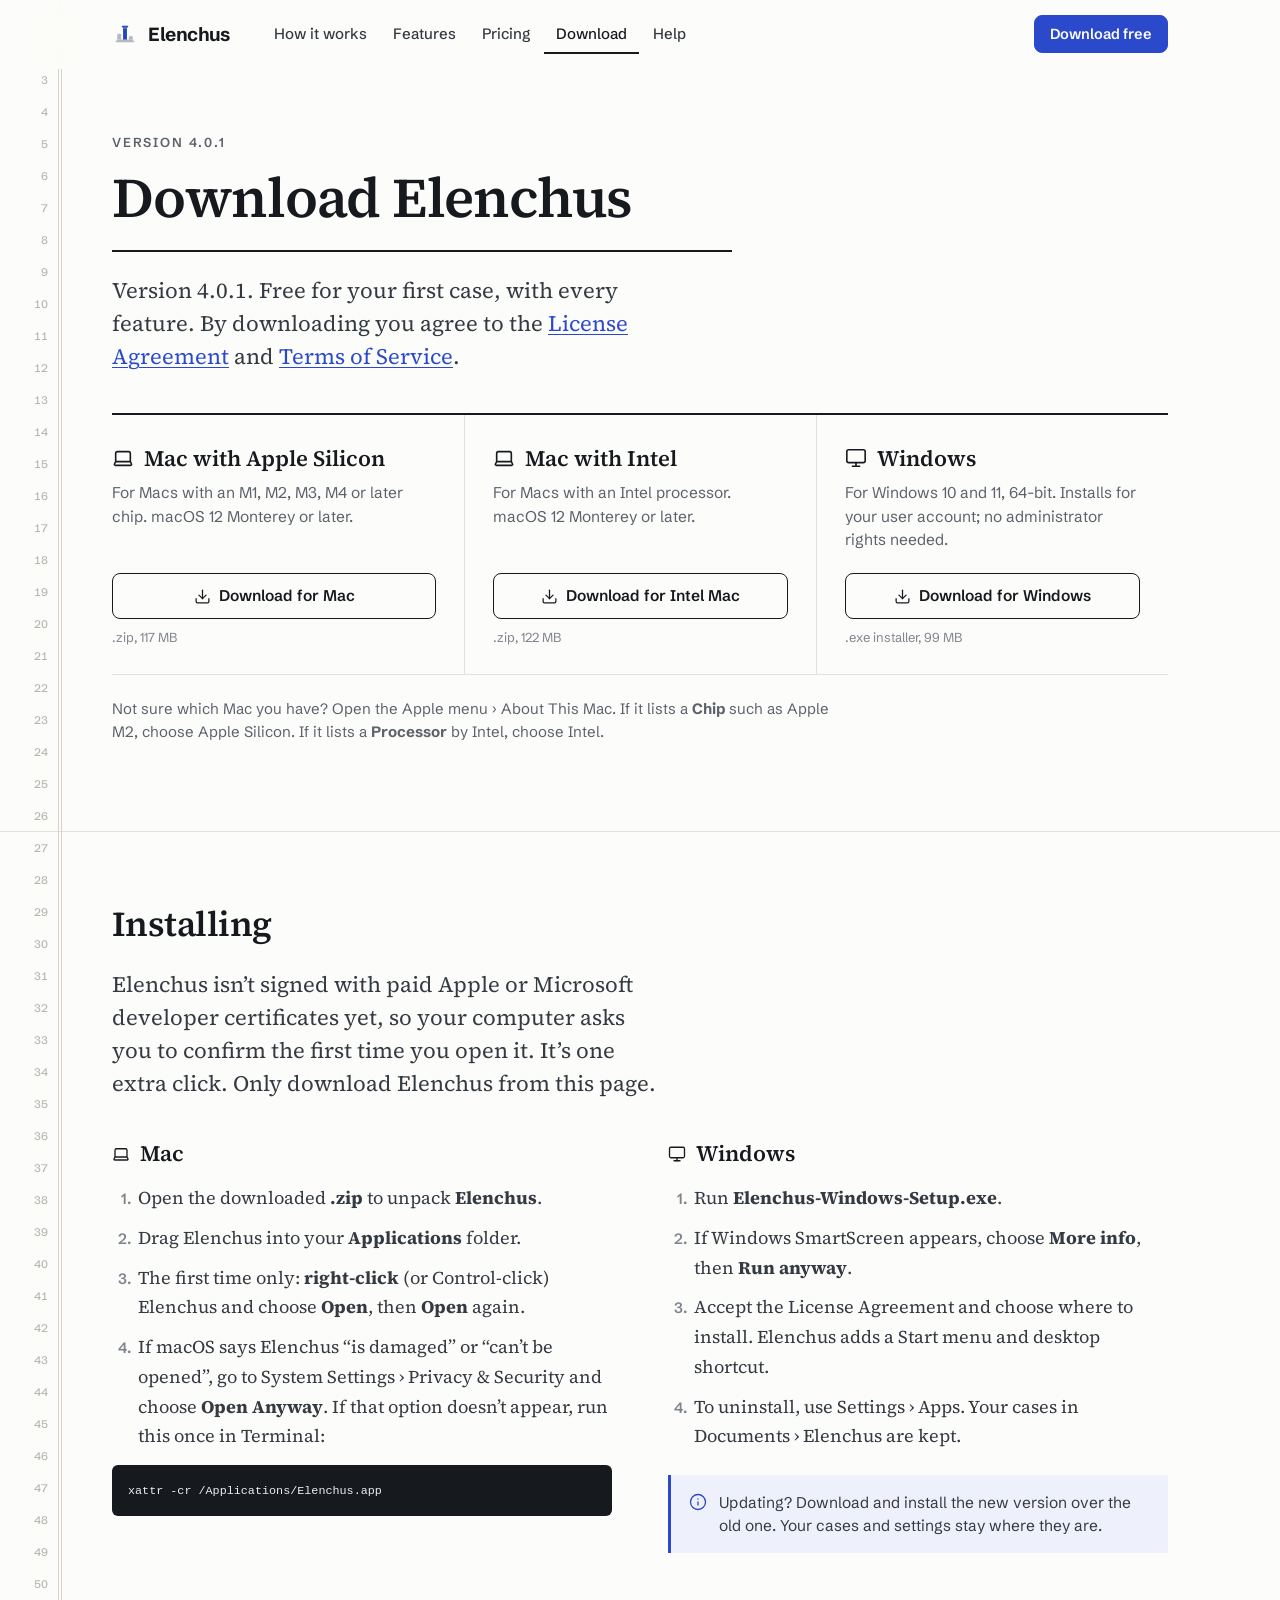
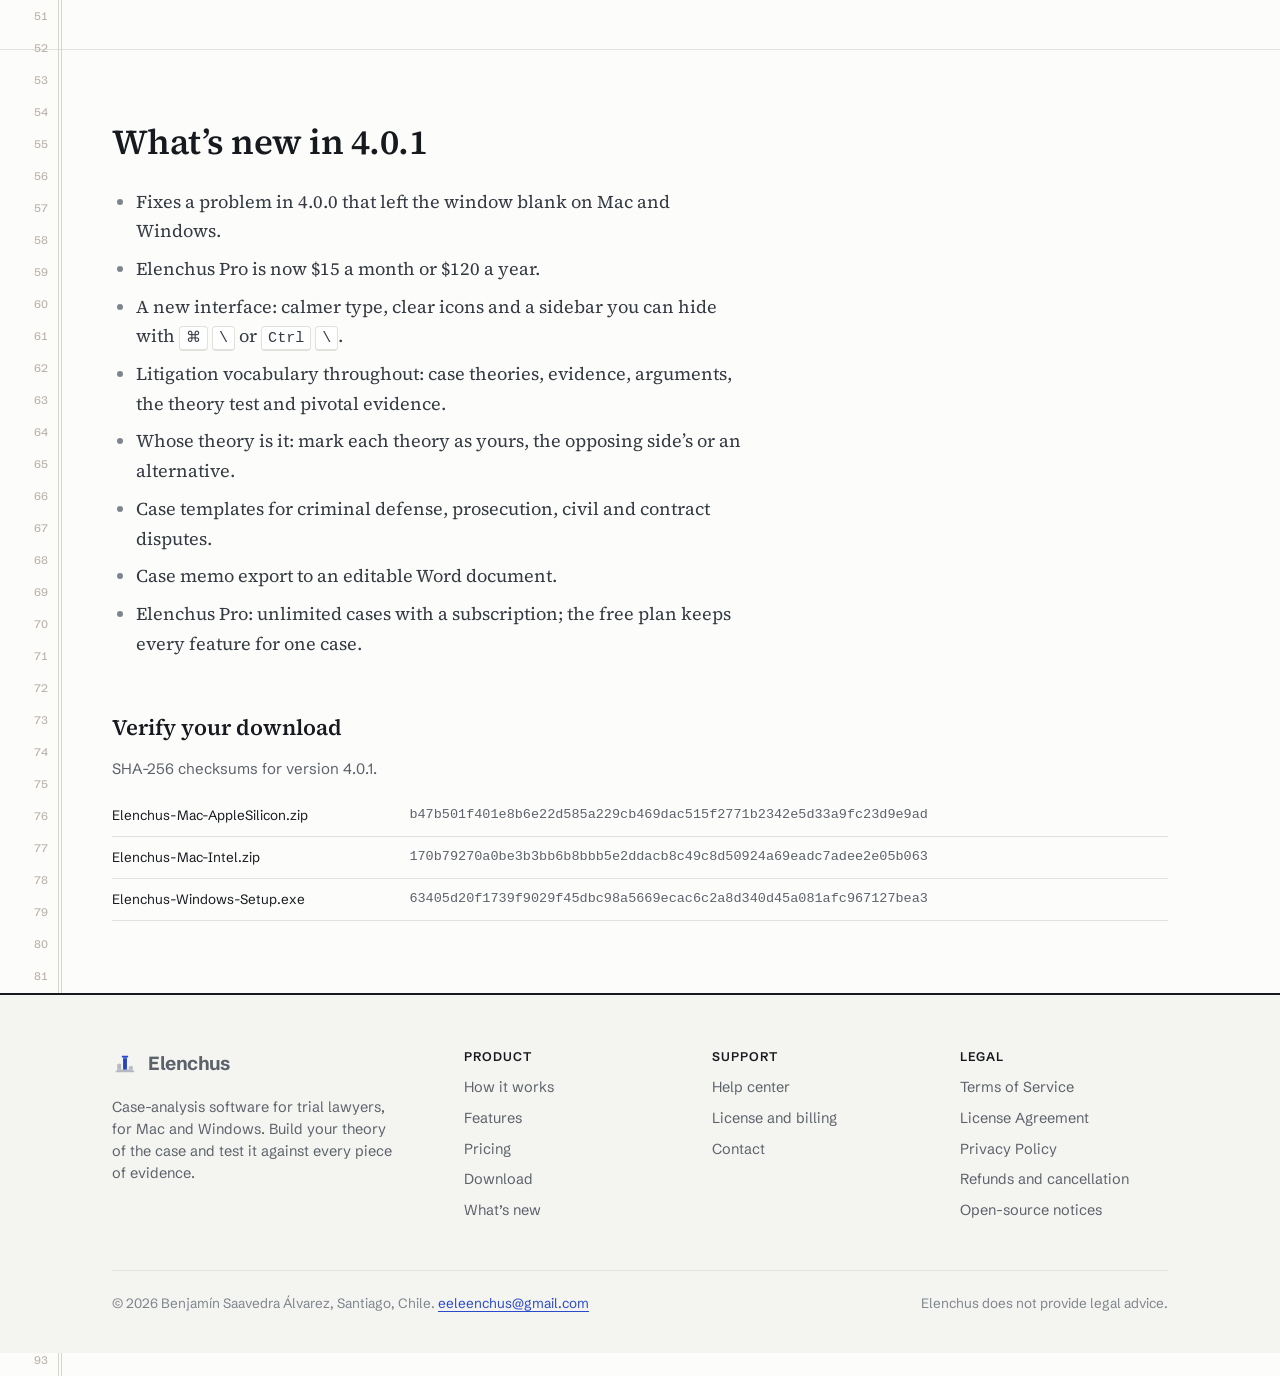
==== commit c5ccf237: "Elenchus 4.0.1: Pro at $15/month or $120/year" ====
--- a/download.html
+++ b/download.html
@@ -4,12 +4,12 @@
 <meta charset="utf-8">
 <meta name="viewport" content="width=device-width, initial-scale=1">
 <title>Download Elenchus for Mac and Windows</title>
-<meta name="description" content="Download Elenchus 4.0.0 for Mac (Apple Silicon or Intel) or Windows. Free for your first case.">
+<meta name="description" content="Download Elenchus 4.0.1 for Mac (Apple Silicon or Intel) or Windows. Free for your first case.">
 <link rel="canonical" href="https://eeleenchus.github.io/download.html">
 <meta property="og:type" content="website">
 <meta property="og:site_name" content="Elenchus">
 <meta property="og:title" content="Download Elenchus for Mac and Windows">
-<meta property="og:description" content="Download Elenchus 4.0.0 for Mac (Apple Silicon or Intel) or Windows. Free for your first case.">
+<meta property="og:description" content="Download Elenchus 4.0.1 for Mac (Apple Silicon or Intel) or Windows. Free for your first case.">
 <meta property="og:url" content="https://eeleenchus.github.io/download.html">
 <meta property="og:image" content="https://eeleenchus.github.io/img/og.png">
 <meta name="twitter:card" content="summary_large_image">
@@ -18,8 +18,8 @@
 <link rel="apple-touch-icon" href="img/apple-touch-icon.png">
 <link rel="preload" href="fonts/source-serif-4-latin-600-normal.woff2" as="font" type="font/woff2" crossorigin>
 <link rel="preload" href="fonts/source-serif-4-latin-400-normal.woff2" as="font" type="font/woff2" crossorigin>
-<link rel="stylesheet" href="assets/site.css?v=1793652446">
-<script src="assets/site.js?v=1793652446" defer></script>
+<link rel="stylesheet" href="assets/site.css?v=1793666538">
+<script src="assets/site.js?v=1793666538" defer></script>
 </head>
 <body>
 <div class="rail" aria-hidden="true"></div>
@@ -41,7 +41,7 @@
   </div>
 </header>
 <main id="main">
-<div class="wrap"><header class="doc-head"><p class="court">Version 4.0.0</p><h1 class="doc-title">Download Elenchus</h1><p class="lede">Version 4.0.0. Free for your first case, with every feature. By downloading you agree to the <a href="eula.html">License Agreement</a> and <a href="terms.html">Terms of Service</a>.</p></header></div>
+<div class="wrap"><header class="doc-head"><p class="court">Version 4.0.1</p><h1 class="doc-title">Download Elenchus</h1><p class="lede">Version 4.0.1. Free for your first case, with every feature. By downloading you agree to the <a href="eula.html">License Agreement</a> and <a href="terms.html">Terms of Service</a>.</p></header></div>
 <section style="padding:0 0 72px">
   <div class="wrap">
     <div class="dl-grid">
@@ -49,19 +49,19 @@
         <div class="os"><svg class="i" aria-hidden="true" xmlns="http://www.w3.org/2000/svg" viewBox="0 0 24 24" fill="none" stroke="currentColor" stroke-width="2" stroke-linecap="round" stroke-linejoin="round" > <path d="M20 16V7a2 2 0 0 0-2-2H6a2 2 0 0 0-2 2v9m16 0H4m16 0 1.28 2.55a1 1 0 0 1-.9 1.45H3.62a1 1 0 0 1-.9-1.45L4 16" /> </svg>Mac with Apple Silicon</div>
         <p>For Macs with an M1, M2, M3, M4 or later chip. macOS 12 Monterey or later.</p>
         <a class="btn" href="https://github.com/eeleenchus/eeleenchus.github.io/releases/latest/download/Elenchus-Mac-AppleSilicon.zip"><svg class="i" aria-hidden="true" xmlns="http://www.w3.org/2000/svg" viewBox="0 0 24 24" fill="none" stroke="currentColor" stroke-width="2" stroke-linecap="round" stroke-linejoin="round" > <path d="M21 15v4a2 2 0 0 1-2 2H5a2 2 0 0 1-2-2v-4" /> <polyline points="7 10 12 15 17 10" /> <line x1="12" x2="12" y1="15" y2="3" /> </svg>Download for Mac</a>
-        <div class="meta">.zip, 122 MB</div>
+        <div class="meta">.zip, 117 MB</div>
       </div>
       <div class="dl" data-os="mac-intel">
         <div class="os"><svg class="i" aria-hidden="true" xmlns="http://www.w3.org/2000/svg" viewBox="0 0 24 24" fill="none" stroke="currentColor" stroke-width="2" stroke-linecap="round" stroke-linejoin="round" > <path d="M20 16V7a2 2 0 0 0-2-2H6a2 2 0 0 0-2 2v9m16 0H4m16 0 1.28 2.55a1 1 0 0 1-.9 1.45H3.62a1 1 0 0 1-.9-1.45L4 16" /> </svg>Mac with Intel</div>
         <p>For Macs with an Intel processor. macOS 12 Monterey or later.</p>
         <a class="btn" href="https://github.com/eeleenchus/eeleenchus.github.io/releases/latest/download/Elenchus-Mac-Intel.zip"><svg class="i" aria-hidden="true" xmlns="http://www.w3.org/2000/svg" viewBox="0 0 24 24" fill="none" stroke="currentColor" stroke-width="2" stroke-linecap="round" stroke-linejoin="round" > <path d="M21 15v4a2 2 0 0 1-2 2H5a2 2 0 0 1-2-2v-4" /> <polyline points="7 10 12 15 17 10" /> <line x1="12" x2="12" y1="15" y2="3" /> </svg>Download for Intel Mac</a>
-        <div class="meta">.zip, 128 MB</div>
+        <div class="meta">.zip, 122 MB</div>
       </div>
       <div class="dl" data-os="win">
         <div class="os"><svg class="i" aria-hidden="true" xmlns="http://www.w3.org/2000/svg" viewBox="0 0 24 24" fill="none" stroke="currentColor" stroke-width="2" stroke-linecap="round" stroke-linejoin="round" > <rect width="20" height="14" x="2" y="3" rx="2" /> <line x1="8" x2="16" y1="21" y2="21" /> <line x1="12" x2="12" y1="17" y2="21" /> </svg>Windows</div>
         <p>For Windows 10 and 11, 64-bit. Installs for your user account; no administrator rights needed.</p>
         <a class="btn" href="https://github.com/eeleenchus/eeleenchus.github.io/releases/latest/download/Elenchus-Windows-Setup.exe"><svg class="i" aria-hidden="true" xmlns="http://www.w3.org/2000/svg" viewBox="0 0 24 24" fill="none" stroke="currentColor" stroke-width="2" stroke-linecap="round" stroke-linejoin="round" > <path d="M21 15v4a2 2 0 0 1-2 2H5a2 2 0 0 1-2-2v-4" /> <polyline points="7 10 12 15 17 10" /> <line x1="12" x2="12" y1="15" y2="3" /> </svg>Download for Windows</a>
-        <div class="meta">.exe installer, 104 MB</div>
+        <div class="meta">.exe installer, 99 MB</div>
       </div>
     </div>
     <p class="small muted" style="margin-top:22px;max-width:46rem">Not sure which Mac you have? Open the Apple menu › About This Mac. If it lists a <b>Chip</b> such as Apple M2, choose Apple Silicon. If it lists a <b>Processor</b> by Intel, choose Intel.</p>
@@ -99,9 +99,11 @@
 
 <section class="section" id="whats-new">
   <div class="wrap">
-    <h2 class="section-title">What’s new in 4.0.0</h2>
+    <h2 class="section-title">What’s new in 4.0.1</h2>
     <div class="prose">
       <ul>
+        <li>Fixes a problem in 4.0.0 that left the window blank on Mac and Windows.</li>
+        <li>Elenchus Pro is now $15 a month or $120 a year.</li>
         <li>A new interface: calmer type, clear icons and a sidebar you can hide with <kbd>⌘</kbd> <kbd>\</kbd> or <kbd>Ctrl</kbd> <kbd>\</kbd>.</li>
         <li>Litigation vocabulary throughout: case theories, evidence, arguments, the theory test and pivotal evidence.</li>
         <li>Whose theory is it: mark each theory as yours, the opposing side’s or an alternative.</li>
@@ -111,11 +113,11 @@
       </ul>
     </div>
     <h3 class="h3" style="margin:56px 0 8px">Verify your download</h3>
-    <p class="small muted">SHA-256 checksums for version 4.0.0.</p>
+    <p class="small muted">SHA-256 checksums for version 4.0.1.</p>
     <table class="sums">
-      <tr><td>Elenchus-Mac-AppleSilicon.zip</td><td>655b58bf81f9fad8ca4bc5569e5812f6b1cf36ffa1c60974e44860183e57cda1</td></tr>
-      <tr><td>Elenchus-Mac-Intel.zip</td><td>93864938a4d5a701bc43d0cdcd224c4ccd907e40a159fbd5daea262b18660763</td></tr>
-      <tr><td>Elenchus-Windows-Setup.exe</td><td>842eb7d1cf7dc089c7057da5265239f544e121912889a8df0ca67a308c76e456</td></tr>
+      <tr><td>Elenchus-Mac-AppleSilicon.zip</td><td>b47b501f401e8b6e22d585a229cb469dac515f2771b2342e5d33a9fc23d9e9ad</td></tr>
+      <tr><td>Elenchus-Mac-Intel.zip</td><td>170b79270a0be3b3bb6b8bbb5e2ddacb8c49c8d50924a69eadc7adee2e05b063</td></tr>
+      <tr><td>Elenchus-Windows-Setup.exe</td><td>63405d20f1739f9029f45dbc98a5669ecac6c2a8d340d45a081afc967127bea3</td></tr>
     </table>
   </div>
 </section>
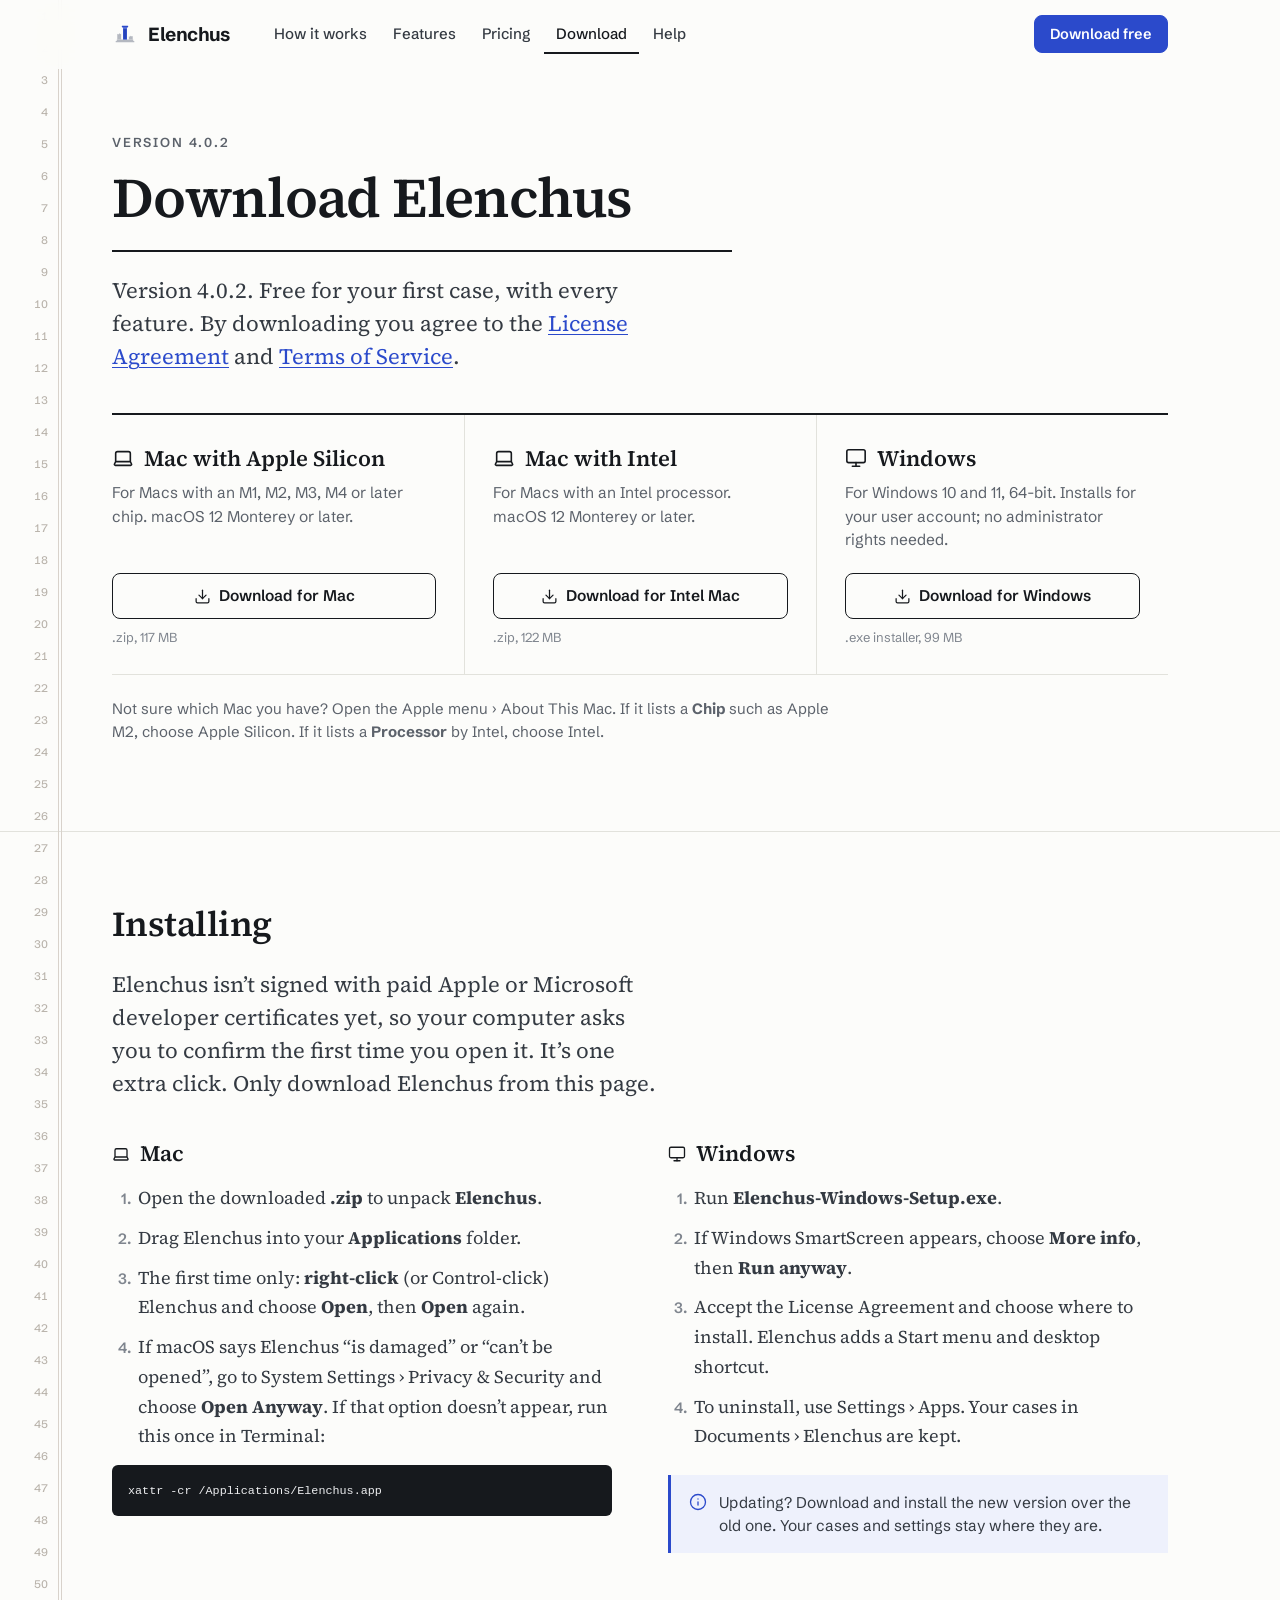
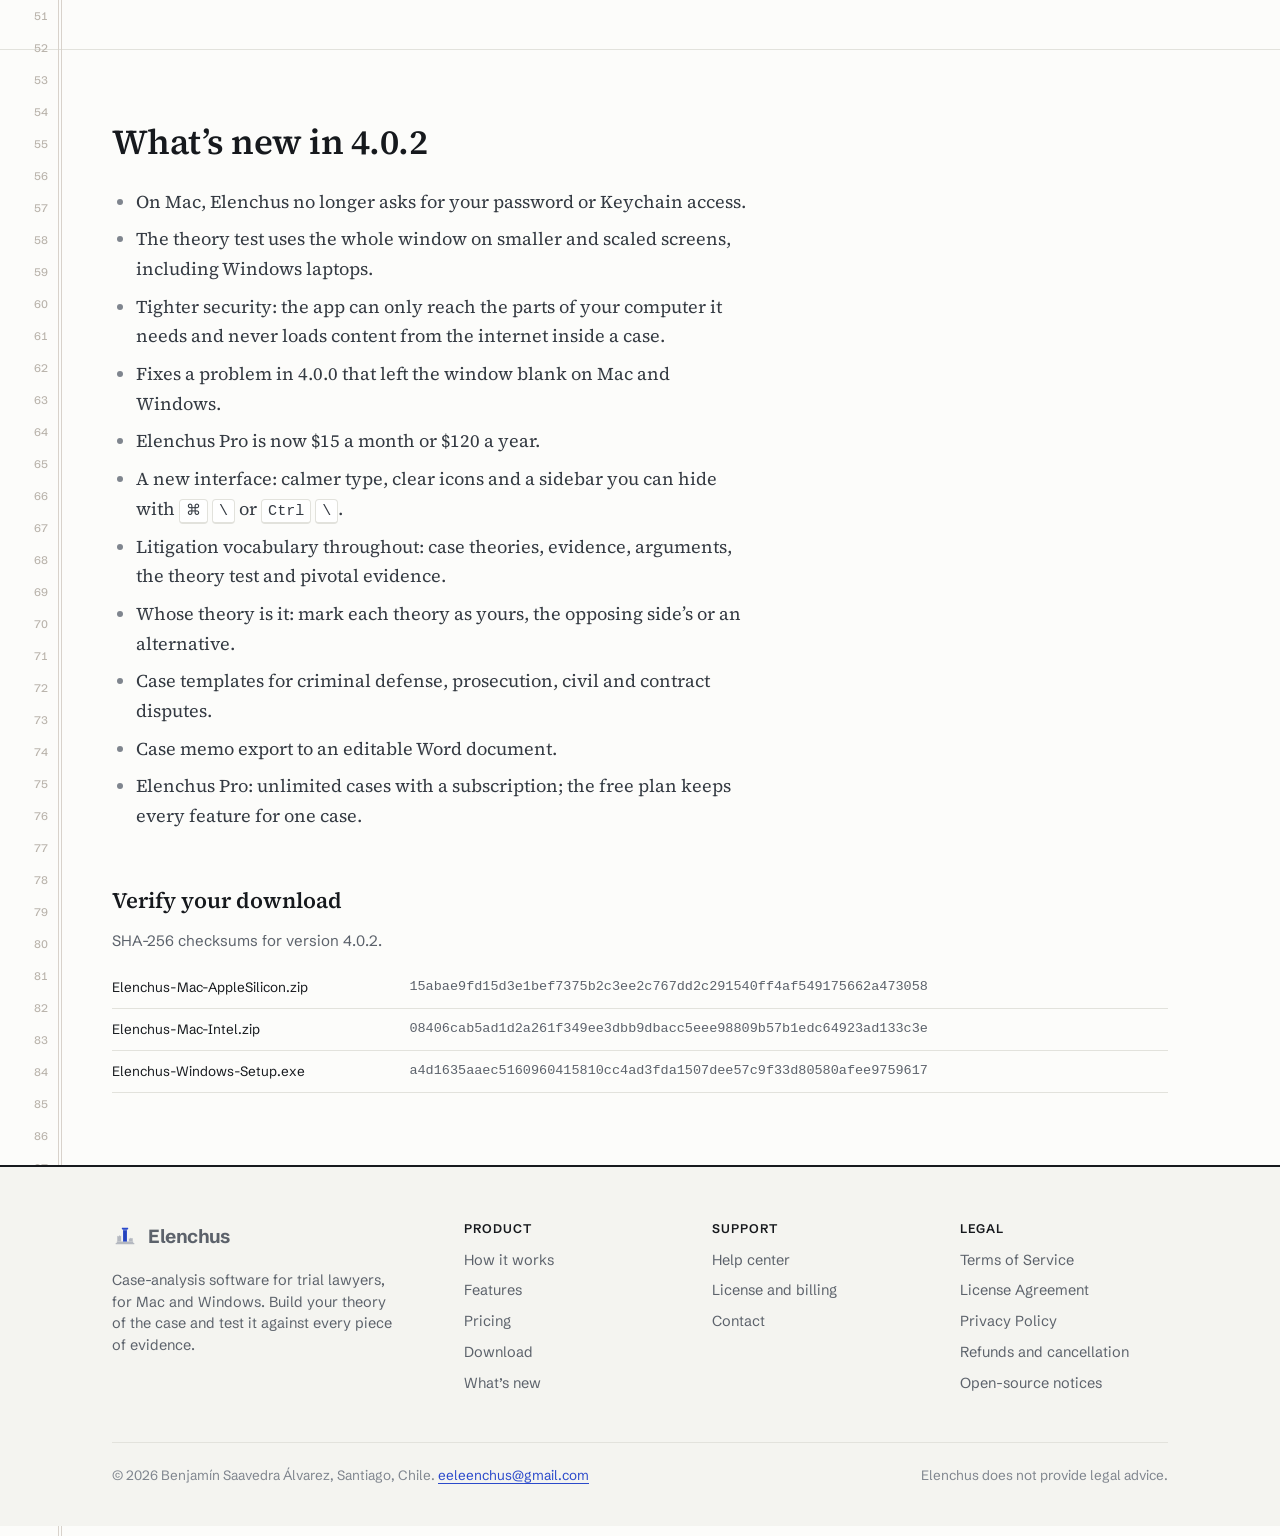
==== commit 1df06442: "Elenchus 4.0.2" ====
--- a/download.html
+++ b/download.html
@@ -4,12 +4,12 @@
 <meta charset="utf-8">
 <meta name="viewport" content="width=device-width, initial-scale=1">
 <title>Download Elenchus for Mac and Windows</title>
-<meta name="description" content="Download Elenchus 4.0.1 for Mac (Apple Silicon or Intel) or Windows. Free for your first case.">
+<meta name="description" content="Download Elenchus 4.0.2 for Mac (Apple Silicon or Intel) or Windows. Free for your first case.">
 <link rel="canonical" href="https://eeleenchus.github.io/download.html">
 <meta property="og:type" content="website">
 <meta property="og:site_name" content="Elenchus">
 <meta property="og:title" content="Download Elenchus for Mac and Windows">
-<meta property="og:description" content="Download Elenchus 4.0.1 for Mac (Apple Silicon or Intel) or Windows. Free for your first case.">
+<meta property="og:description" content="Download Elenchus 4.0.2 for Mac (Apple Silicon or Intel) or Windows. Free for your first case.">
 <meta property="og:url" content="https://eeleenchus.github.io/download.html">
 <meta property="og:image" content="https://eeleenchus.github.io/img/og.png">
 <meta name="twitter:card" content="summary_large_image">
@@ -18,8 +18,8 @@
 <link rel="apple-touch-icon" href="img/apple-touch-icon.png">
 <link rel="preload" href="fonts/source-serif-4-latin-600-normal.woff2" as="font" type="font/woff2" crossorigin>
 <link rel="preload" href="fonts/source-serif-4-latin-400-normal.woff2" as="font" type="font/woff2" crossorigin>
-<link rel="stylesheet" href="assets/site.css?v=1793666538">
-<script src="assets/site.js?v=1793666538" defer></script>
+<link rel="stylesheet" href="assets/site.css?v=1793828298">
+<script src="assets/site.js?v=1793828298" defer></script>
 </head>
 <body>
 <div class="rail" aria-hidden="true"></div>
@@ -41,7 +41,7 @@
   </div>
 </header>
 <main id="main">
-<div class="wrap"><header class="doc-head"><p class="court">Version 4.0.1</p><h1 class="doc-title">Download Elenchus</h1><p class="lede">Version 4.0.1. Free for your first case, with every feature. By downloading you agree to the <a href="eula.html">License Agreement</a> and <a href="terms.html">Terms of Service</a>.</p></header></div>
+<div class="wrap"><header class="doc-head"><p class="court">Version 4.0.2</p><h1 class="doc-title">Download Elenchus</h1><p class="lede">Version 4.0.2. Free for your first case, with every feature. By downloading you agree to the <a href="eula.html">License Agreement</a> and <a href="terms.html">Terms of Service</a>.</p></header></div>
 <section style="padding:0 0 72px">
   <div class="wrap">
     <div class="dl-grid">
@@ -99,9 +99,12 @@
 
 <section class="section" id="whats-new">
   <div class="wrap">
-    <h2 class="section-title">What’s new in 4.0.1</h2>
+    <h2 class="section-title">What’s new in 4.0.2</h2>
     <div class="prose">
       <ul>
+        <li>On Mac, Elenchus no longer asks for your password or Keychain access.</li>
+        <li>The theory test uses the whole window on smaller and scaled screens, including Windows laptops.</li>
+        <li>Tighter security: the app can only reach the parts of your computer it needs and never loads content from the internet inside a case.</li>
         <li>Fixes a problem in 4.0.0 that left the window blank on Mac and Windows.</li>
         <li>Elenchus Pro is now $15 a month or $120 a year.</li>
         <li>A new interface: calmer type, clear icons and a sidebar you can hide with <kbd>⌘</kbd> <kbd>\</kbd> or <kbd>Ctrl</kbd> <kbd>\</kbd>.</li>
@@ -113,11 +116,11 @@
       </ul>
     </div>
     <h3 class="h3" style="margin:56px 0 8px">Verify your download</h3>
-    <p class="small muted">SHA-256 checksums for version 4.0.1.</p>
+    <p class="small muted">SHA-256 checksums for version 4.0.2.</p>
     <table class="sums">
-      <tr><td>Elenchus-Mac-AppleSilicon.zip</td><td>b47b501f401e8b6e22d585a229cb469dac515f2771b2342e5d33a9fc23d9e9ad</td></tr>
-      <tr><td>Elenchus-Mac-Intel.zip</td><td>170b79270a0be3b3bb6b8bbb5e2ddacb8c49c8d50924a69eadc7adee2e05b063</td></tr>
-      <tr><td>Elenchus-Windows-Setup.exe</td><td>63405d20f1739f9029f45dbc98a5669ecac6c2a8d340d45a081afc967127bea3</td></tr>
+      <tr><td>Elenchus-Mac-AppleSilicon.zip</td><td>15abae9fd15d3e1bef7375b2c3ee2c767dd2c291540ff4af549175662a473058</td></tr>
+      <tr><td>Elenchus-Mac-Intel.zip</td><td>08406cab5ad1d2a261f349ee3dbb9dbacc5eee98809b57b1edc64923ad133c3e</td></tr>
+      <tr><td>Elenchus-Windows-Setup.exe</td><td>a4d1635aaec5160960415810cc4ad3fda1507dee57c9f33d80580afee9759617</td></tr>
     </table>
   </div>
 </section>
